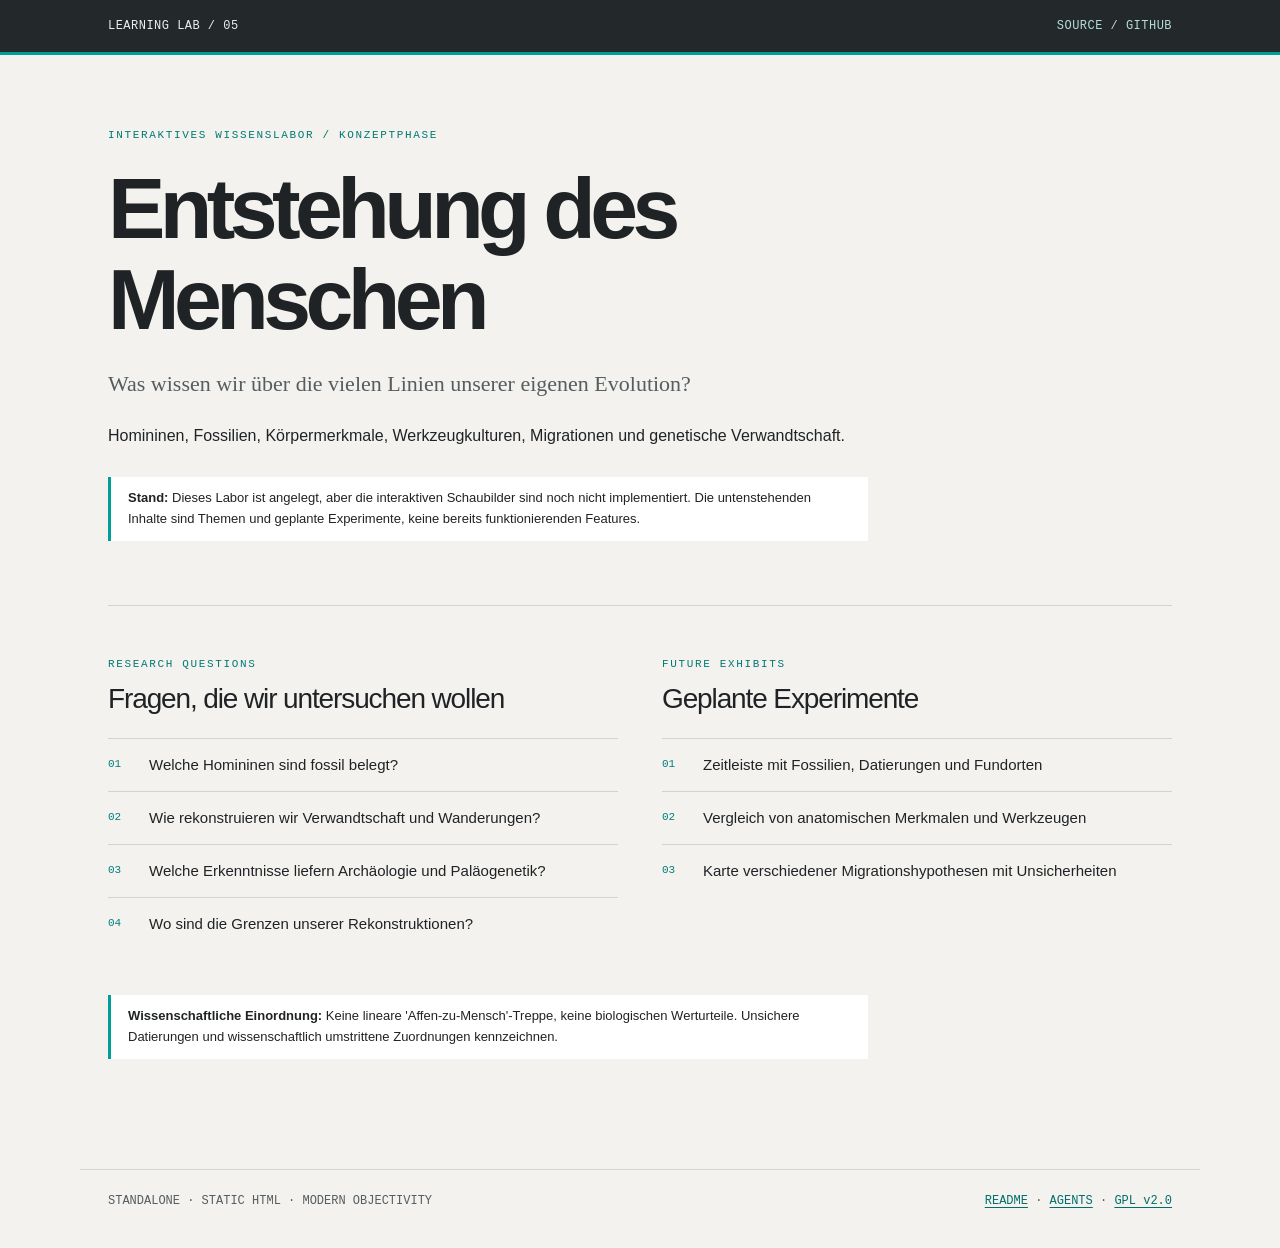
==== index.html @ 71ced29c "docs: initialize lab-human-origins with index.html" ====
<!doctype html>
<html lang="de">
<head>
<meta charset="utf-8">
<meta name="viewport" content="width=device-width, initial-scale=1">
<meta name="description" content="Was wissen wir über die vielen Linien unserer eigenen Evolution?">
<title>Entstehung des Menschen · Learning Lab 05</title>
<style>
:root{color-scheme:light;--paper:#f3f2ef;--ink:#202325;--graphite:#23292b;--signal:#009e98;--edge:#d4d4cf;--muted:#555d60}
*{box-sizing:border-box}html{scroll-behavior:smooth}body{margin:0;background:var(--paper);color:var(--ink);font:16px/1.6 "Liberation Sans",Arial,sans-serif}
a{color:inherit;text-underline-offset:3px}:focus-visible{outline:3px solid var(--signal);outline-offset:4px}
header{background:var(--graphite);color:#e9f0ec;border-bottom:3px solid var(--signal)}.top{max-width:1120px;margin:auto;padding:19px 28px;display:flex;justify-content:space-between;gap:20px;align-items:center;font:12px "Liberation Mono",monospace;letter-spacing:.04em}.top a{color:#b5ddd6;text-decoration:none}.top a:hover{text-decoration:underline}
main{max-width:1120px;margin:auto;padding:74px 28px 110px}.eyebrow{font:11px "Liberation Mono",monospace;letter-spacing:.15em;text-transform:uppercase;color:#007973}.hero{padding-bottom:64px;border-bottom:1px solid var(--edge)}h1{font-size:clamp(42px,7vw,86px);font-weight:400;letter-spacing:-.065em;line-height:1.06;max-width:860px;margin:22px 0}h1 strong{font-weight:700}.lead{max-width:800px;font:22px/1.55 "Liberation Serif",Georgia,serif;color:var(--muted)}.note{margin-top:28px;border-left:3px solid var(--signal);padding:11px 17px;background:#fff;font-size:13px;max-width:760px}
.grid{display:grid;grid-template-columns:1fr 1fr;gap:44px;padding-top:52px}.panel{min-width:0}h2{font-size:28px;font-weight:400;line-height:1.2;letter-spacing:-.04em;margin:12px 0 23px}ul{padding:0;list-style:none;margin:0}li{display:flex;gap:16px;padding:14px 0;border-top:1px solid var(--edge);font-size:15px}.index{font:11px "Liberation Mono",monospace;color:#007e79;padding-top:5px;min-width:25px}
footer{max-width:1120px;margin:auto;border-top:1px solid var(--edge);padding:24px 28px 40px;display:flex;justify-content:space-between;gap:14px;flex-wrap:wrap;font:12px "Liberation Mono",monospace;color:var(--muted)}footer a{color:#006f6b}
@media(max-width:720px){main{padding:52px 20px 70px}.grid{grid-template-columns:1fr;gap:42px}.top,footer{padding-left:20px;padding-right:20px}.lead{font-size:19px}}
@media(prefers-reduced-motion:reduce){html{scroll-behavior:auto}}
</style>
</head>
<body>
<header><div class="top"><span>LEARNING LAB / 05</span><a href="https://github.com/philippklinz/lab-human-origins">SOURCE / GITHUB</a></div></header>
<main>
<section class="hero"><div class="eyebrow">INTERAKTIVES WISSENSLABOR / KONZEPTPHASE</div>
<h1><strong>Entstehung des Menschen</strong></h1>
<p class="lead">Was wissen wir über die vielen Linien unserer eigenen Evolution?</p>
<p>Homininen, Fossilien, Körpermerkmale, Werkzeugkulturen, Migrationen und genetische Verwandtschaft.</p>
<div class="note"><strong>Stand:</strong> Dieses Labor ist angelegt, aber die interaktiven Schaubilder sind noch nicht implementiert. Die untenstehenden Inhalte sind Themen und geplante Experimente, keine bereits funktionierenden Features.</div>
</section>
<div class="grid">
<section class="panel"><div class="eyebrow">RESEARCH QUESTIONS</div><h2>Fragen, die wir untersuchen wollen</h2><ul><li><span class="index">01</span><span>Welche Homininen sind fossil belegt?</span></li>
<li><span class="index">02</span><span>Wie rekonstruieren wir Verwandtschaft und Wanderungen?</span></li>
<li><span class="index">03</span><span>Welche Erkenntnisse liefern Archäologie und Paläogenetik?</span></li>
<li><span class="index">04</span><span>Wo sind die Grenzen unserer Rekonstruktionen?</span></li></ul></section>
<section class="panel"><div class="eyebrow">FUTURE EXHIBITS</div><h2>Geplante Experimente</h2><ul><li><span class="index">01</span><span>Zeitleiste mit Fossilien, Datierungen und Fundorten</span></li>
<li><span class="index">02</span><span>Vergleich von anatomischen Merkmalen und Werkzeugen</span></li>
<li><span class="index">03</span><span>Karte verschiedener Migrationshypothesen mit Unsicherheiten</span></li></ul></section>
</div>
<section class="note" style="margin-top:45px"><strong>Wissenschaftliche Einordnung:</strong> Keine lineare 'Affen-zu-Mensch'-Treppe, keine biologischen Werturteile. Unsichere Datierungen und wissenschaftlich umstrittene Zuordnungen kennzeichnen.</section>
</main>
<footer><span>STANDALONE · STATIC HTML · MODERN OBJECTIVITY</span><span><a href="README.md">README</a> · <a href="AGENTS.md">AGENTS</a> · <a href="LICENSE">GPL v2.0</a></span></footer>
</body>
</html>
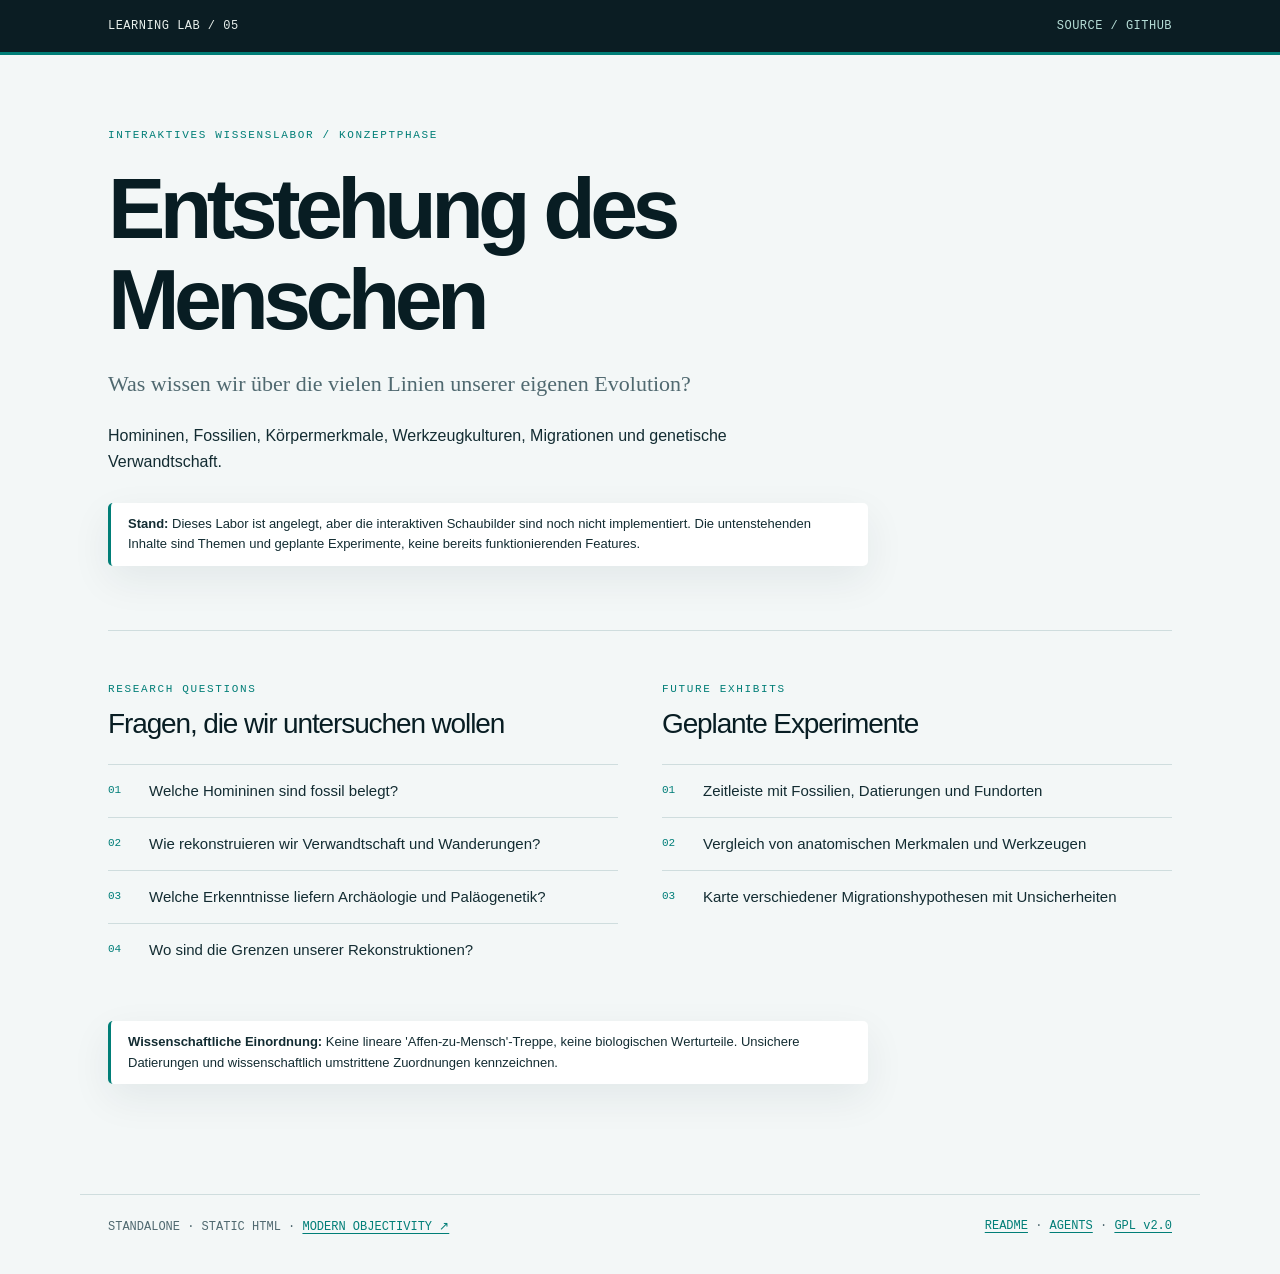
==== commit eed72540: "style: adopt published Modern Objectivity kit in human origins lab" ====
--- a/index.html
+++ b/index.html
@@ -5,8 +5,9 @@
 <meta name="viewport" content="width=device-width, initial-scale=1">
 <meta name="description" content="Was wissen wir über die vielen Linien unserer eigenen Evolution?">
 <title>Entstehung des Menschen · Learning Lab 05</title>
+<link rel="stylesheet" href="modern-objectivity.css">
 <style>
-:root{color-scheme:light;--paper:#f3f2ef;--ink:#202325;--graphite:#23292b;--signal:#009e98;--edge:#d4d4cf;--muted:#555d60}
+:root{color-scheme:light;--paper:var(--mo-bg);--ink:var(--mo-text);--graphite:var(--mo-rail);--signal:var(--mo-accent);--edge:var(--mo-border);--muted:var(--mo-muted)}
 *{box-sizing:border-box}html{scroll-behavior:smooth}body{margin:0;background:var(--paper);color:var(--ink);font:16px/1.6 "Liberation Sans",Arial,sans-serif}
 a{color:inherit;text-underline-offset:3px}:focus-visible{outline:3px solid var(--signal);outline-offset:4px}
 header{background:var(--graphite);color:#e9f0ec;border-bottom:3px solid var(--signal)}.top{max-width:1120px;margin:auto;padding:19px 28px;display:flex;justify-content:space-between;gap:20px;align-items:center;font:12px "Liberation Mono",monospace;letter-spacing:.04em}.top a{color:#b5ddd6;text-decoration:none}.top a:hover{text-decoration:underline}
@@ -15,6 +16,12 @@
 footer{max-width:1120px;margin:auto;border-top:1px solid var(--edge);padding:24px 28px 40px;display:flex;justify-content:space-between;gap:14px;flex-wrap:wrap;font:12px "Liberation Mono",monospace;color:var(--muted)}footer a{color:#006f6b}
 @media(max-width:720px){main{padding:52px 20px 70px}.grid{grid-template-columns:1fr;gap:42px}.top,footer{padding-left:20px;padding-right:20px}.lead{font-size:19px}}
 @media(prefers-reduced-motion:reduce){html{scroll-behavior:auto}}
+
+/* Modern Objectivity reference v0.1: stage-specific adjustments. */
+:focus-visible{outline:3px solid var(--mo-focus)!important}
+.note{border-radius:var(--mo-radius-sm);box-shadow:var(--mo-shadow)}
+.eyebrow{color:var(--mo-accent)}
+footer a{color:var(--mo-accent)}
 </style>
 </head>
 <body>
@@ -37,6 +44,6 @@
 </div>
 <section class="note" style="margin-top:45px"><strong>Wissenschaftliche Einordnung:</strong> Keine lineare 'Affen-zu-Mensch'-Treppe, keine biologischen Werturteile. Unsichere Datierungen und wissenschaftlich umstrittene Zuordnungen kennzeichnen.</section>
 </main>
-<footer><span>STANDALONE · STATIC HTML · MODERN OBJECTIVITY</span><span><a href="README.md">README</a> · <a href="AGENTS.md">AGENTS</a> · <a href="LICENSE">GPL v2.0</a></span></footer>
+<footer><span>STANDALONE · STATIC HTML · <a href="https://philippklinz.github.io/modern-objectivity-style/">MODERN OBJECTIVITY ↗</a></span><span><a href="README.md">README</a> · <a href="AGENTS.md">AGENTS</a> · <a href="LICENSE">GPL v2.0</a></span></footer>
 </body>
 </html>
--- a/modern-objectivity.css
+++ b/modern-objectivity.css
@@ -0,0 +1,272 @@
+/*
+Modern Objectivity — Laboratory Style Kit v0.1
+GPL-2.0-only • practical reference implementation, not a universal brand.
+Semantic tokens are intentionally overridable for each laboratory stage.
+*/
+:root {
+  color-scheme: light;
+  --mo-font: "Liberation Sans", "DejaVu Sans", Arial, sans-serif;
+  --mo-mono: "Liberation Mono", "DejaVu Sans Mono", Consolas, monospace;
+  --mo-serif: "Liberation Serif", Georgia, serif;
+  --mo-bg: #f3f7f7;
+  --mo-surface: #ffffff;
+  --mo-surface-2: #edf3f3;
+  --mo-surface-3: #e3eded;
+  --mo-text: #132c32;
+  --mo-text-strong: #081d23;
+  --mo-muted: #506970;
+  --mo-border: #cfddde;
+  --mo-border-strong: #afc3c6;
+  --mo-accent: #007e77;
+  --mo-accent-active: #00625f;
+  --mo-accent-light: #d9f5ef;
+  --mo-accent-glow: #13d4b8;
+  --mo-focus: #0b9fbe;
+  --mo-danger: #b83d42;
+  --mo-danger-bg: #fff0f0;
+  --mo-warning: #986213;
+  --mo-warning-bg: #fff4dd;
+  --mo-ok: #147b58;
+  --mo-ok-bg: #e1f6eb;
+  --mo-info: #285f9c;
+  --mo-info-bg: #e9f3fc;
+  --mo-rail: #0b1d23;
+  --mo-rail-text: #e0f2f2;
+  --mo-rail-muted: #94b0b5;
+  --mo-shadow: 0 14px 40px rgba(12, 45, 50, .07);
+  --mo-radius: 9px;
+  --mo-radius-sm: 5px;
+  --mo-space-1: 4px;
+  --mo-space-2: 8px;
+  --mo-space-3: 12px;
+  --mo-space-4: 16px;
+  --mo-space-5: 20px;
+  --mo-space-6: 24px;
+  --mo-space-8: 32px;
+  --mo-space-10: 40px;
+  --mo-space-12: 48px;
+  --mo-page-width: 1280px;
+}
+[data-theme="dark"] {
+  color-scheme: dark;
+  --mo-bg: #08191e;
+  --mo-surface: #10272d;
+  --mo-surface-2: #162f35;
+  --mo-surface-3: #1e3a42;
+  --mo-text: #d7e8e9;
+  --mo-text-strong: #f4fbfa;
+  --mo-muted: #a2bac0;
+  --mo-border: #2a4a52;
+  --mo-border-strong: #41616b;
+  --mo-accent: #49d9c6;
+  --mo-accent-active: #82eee0;
+  --mo-accent-light: #16443f;
+  --mo-accent-glow: #5ef6dd;
+  --mo-focus: #81d8ff;
+  --mo-danger: #ff949b;
+  --mo-danger-bg: #3c252a;
+  --mo-warning: #f5ca75;
+  --mo-warning-bg: #3c321f;
+  --mo-ok: #7ee6b8;
+  --mo-ok-bg: #173d34;
+  --mo-info: #9ccaff;
+  --mo-info-bg: #20354d;
+  --mo-shadow: 0 16px 44px rgba(0, 0, 0, .18);
+}
+*, *::before, *::after { box-sizing: border-box; }
+html { scroll-behavior: smooth; scroll-padding-top: 24px; }
+body { margin: 0; background: var(--mo-bg); color: var(--mo-text); font: 400 15px/1.62 var(--mo-font); -webkit-font-smoothing: antialiased; }
+button, input, textarea, select { font: inherit; }
+button { cursor: pointer; }
+a { color: var(--mo-accent); text-underline-offset: 3px; }
+a:hover { color: var(--mo-accent-active); }
+:focus-visible { outline: 3px solid var(--mo-focus) !important; outline-offset: 3px; }
+::selection { background: var(--mo-accent); color: #fff; }
+h1,h2,h3,h4,p,figure { margin-top: 0; }
+h1,h2,h3,h4 { color: var(--mo-text-strong); line-height: 1.18; letter-spacing: -.028em; }
+h1 { font-size: clamp(2.4rem, 5vw, 4.8rem); font-weight: 650; }
+h2 { font-size: clamp(1.6rem, 2.5vw, 2.6rem); font-weight: 650; }
+h3 { font-size: 1.12rem; letter-spacing: -.015em; }
+p { max-width: 75ch; }
+small, .mo-small { font-size: .81rem; }
+.mo-mono, code, pre, kbd { font-family: var(--mo-mono); font-variant-numeric: tabular-nums; }
+code { font-size: .89em; }
+.mo-tabular { font-variant-numeric: tabular-nums; font-feature-settings: "tnum"; }
+.mo-muted { color: var(--mo-muted); }
+.mo-eyebrow, .mo-kicker { display:block; font: 700 11px/1.5 var(--mo-mono); text-transform: uppercase; letter-spacing: .13em; color: var(--mo-accent); }
+.mo-kicker { margin-bottom: 12px; }
+.mo-lead { font-size: clamp(1.05rem, 1.6vw, 1.3rem); line-height: 1.65; color: var(--mo-muted); max-width: 69ch; }
+.mo-strong { font-weight: 700; }
+.mo-rule { border: 0; border-top: 1px solid var(--mo-border); margin: 28px 0; }
+.mo-sr-only { position: absolute!important; width:1px!important; height:1px!important; overflow:hidden!important; clip:rect(0,0,0,0)!important; white-space:nowrap!important; }
+
+/* Shell / page */
+.mo-shell { display:grid; grid-template-columns: 254px minmax(0,1fr); min-height:100vh; }
+.mo-sidebar { background: var(--mo-rail); color: var(--mo-rail-text); padding: 28px 18px; min-width:0; position:sticky; top:0; height:100vh; overflow-y:auto; display:flex; flex-direction:column; gap:28px; }
+.mo-brand { display:flex; align-items:center; gap:12px; text-decoration:none; color:var(--mo-rail-text); line-height:1.2; font-weight:700; letter-spacing:.01em; font-size:14px; }
+.mo-brand:hover { color:var(--mo-rail-text); }
+.mo-brand-mark { width:35px; height:35px; flex:none; display:grid; place-items:center; color:#71eedb; background:linear-gradient(135deg,#123f40,#0b232a); border:1px solid #39746f; border-radius:8px; font:700 18px var(--mo-mono); }
+.mo-brand small { display:block; margin-top:3px; color:var(--mo-rail-muted); font:400 10px var(--mo-mono); letter-spacing:.08em; text-transform:uppercase; }
+.mo-nav-group { margin-bottom:17px; }
+.mo-nav-title { font:700 10px/1.5 var(--mo-mono); color:#7ca5a8; text-transform:uppercase; letter-spacing:.15em; padding:0 12px; margin-bottom:7px; }
+.mo-nav { display:grid; gap:3px; }
+.mo-nav a { display:flex; align-items:center; justify-content:space-between; gap:8px; padding:9px 12px; border-radius:6px; color:var(--mo-rail-muted); text-decoration:none; font-size:13px; transition:background .15s,color .15s; }
+.mo-nav a:hover,.mo-nav a[aria-current="page"],.mo-nav a.is-active { color:#f0ffff; background:#18363c; }
+.mo-nav a[aria-current="page"]::after,.mo-nav a.is-active::after { content:""; width:5px; height:5px; border-radius:50%; background:#5ae6ce; }
+.mo-sidebar-foot { margin-top:auto; padding:15px 12px 0; border-top:1px solid #2d4b50; color:var(--mo-rail-muted); font:11px/1.6 var(--mo-mono); }
+.mo-main { min-width:0; }
+.mo-topbar { display:flex; justify-content:space-between; align-items:center; gap:16px; min-height:68px; border-bottom:1px solid var(--mo-border); padding:14px clamp(22px,4vw,56px); background:var(--mo-surface); }
+.mo-topbar-path { font:12px var(--mo-mono); color:var(--mo-muted); word-break:break-word; }
+.mo-topbar-path strong { color:var(--mo-text-strong); font-weight:700; }
+.mo-topbar-actions { display:flex; gap:9px; align-items:center; flex-wrap:wrap; }
+.mo-content { width:min(100%, var(--mo-page-width)); margin:0 auto; padding:38px clamp(20px,4vw,56px) 90px; }
+.mo-section { padding-top:46px; padding-bottom:46px; border-bottom:1px solid var(--mo-border); }
+.mo-section-head { display:flex; justify-content:space-between; align-items:end; gap:22px; margin-bottom:25px; }
+.mo-section-head h2 { margin:0 0 7px; }
+.mo-section-head p { margin:0; color:var(--mo-muted); }
+.mo-hero { position:relative; isolation:isolate; overflow:hidden; background:#0b2229; border-radius:14px; padding:clamp(30px,6vw,74px); color:#e5f6f4; min-height:385px; display:flex; flex-direction:column; justify-content:center; margin-bottom:12px; }
+.mo-hero::before { content:""; position:absolute; inset:0; z-index:-2; background-image:linear-gradient(rgba(111,199,192,.06) 1px,transparent 1px),linear-gradient(90deg,rgba(111,199,192,.06) 1px,transparent 1px); background-size:32px 32px; mask-image:linear-gradient(to left,black,transparent 80%); }
+.mo-hero::after { content:""; position:absolute; right:-110px; top:-125px; width:490px; aspect-ratio:1; z-index:-1; background:radial-gradient(circle at 45% 45%,transparent 18%,rgba(48,235,199,.46) 18.3%,transparent 18.8%,transparent 31%,rgba(48,235,199,.24) 31.3%,transparent 31.8%,transparent 49%,rgba(48,235,199,.14) 49.3%,transparent 49.8%); transform:rotate(-18deg); }
+.mo-hero h1 { color:#fff; max-width:720px; margin:18px 0 18px; letter-spacing:-.055em; }
+.mo-hero p { color:#b1d3d5; font-size:18px; max-width:590px; }
+.mo-hero .mo-eyebrow { color:#64e8d1; }
+.mo-hero-actions { display:flex; gap:10px; flex-wrap:wrap; margin-top:17px; }
+
+/* Layout */
+.mo-grid { display:grid; gap:16px; }
+.mo-grid-2 { grid-template-columns:repeat(2,minmax(0,1fr)); }
+.mo-grid-3 { grid-template-columns:repeat(3,minmax(0,1fr)); }
+.mo-grid-4 { grid-template-columns:repeat(4,minmax(0,1fr)); }
+.mo-flex { display:flex; align-items:center; gap:12px; }
+.mo-between { display:flex; align-items:center; justify-content:space-between; gap:12px; }
+.mo-wrap { flex-wrap:wrap; }
+.mo-stack { display:grid; gap:14px; }
+.mo-panel, .mo-card { background:var(--mo-surface); border:1px solid var(--mo-border); border-radius:var(--mo-radius); }
+.mo-panel { padding:24px; }
+.mo-card { padding:22px; box-shadow:var(--mo-shadow); }
+.mo-card-head { display:flex; justify-content:space-between; align-items:center; gap:12px; margin-bottom:15px; }
+.mo-card-head h3 { margin:0; }
+.mo-stat { display:flex; flex-direction:column; gap:5px; min-width:0; }
+.mo-stat-value { font:650 clamp(1.6rem,2.6vw,2.4rem)/1.13 var(--mo-mono); color:var(--mo-text-strong); letter-spacing:-.055em; }
+.mo-stat-label { font-size:12px; color:var(--mo-muted); }
+.mo-stat-foot { font:11px var(--mo-mono); color:var(--mo-accent); margin-top:8px; }
+
+/* Controls */
+.mo-btn { display:inline-flex; align-items:center; justify-content:center; gap:8px; appearance:none; padding:10px 15px; min-height:39px; color:var(--mo-text); background:var(--mo-surface); border:1px solid var(--mo-border-strong); border-radius:var(--mo-radius-sm); font:700 12px/1.3 var(--mo-font); text-decoration:none; transition:background .13s,border-color .13s,transform .13s; white-space:nowrap; }
+.mo-btn:hover { background:var(--mo-surface-2); color:var(--mo-text-strong); border-color:var(--mo-accent); }
+.mo-btn:active { transform:translateY(1px); }
+.mo-btn:disabled { opacity:.48; cursor:not-allowed; transform:none; }
+.mo-btn-primary { color:#fff; background:#007e77; border-color:#007e77; }
+.mo-btn-primary:hover { color:#fff; background:#00635e; border-color:#00635e; }
+.mo-btn-quiet { background:transparent; border-color:transparent; }
+.mo-btn-quiet:hover { background:var(--mo-surface-2); }
+.mo-btn-danger { color:var(--mo-danger); border-color:var(--mo-danger); }
+.mo-btn-sm { min-height:32px; padding:7px 11px; font-size:11px; }
+.mo-btn-lg { min-height:47px; padding:12px 21px; }
+.mo-btn-on-dark { background:#1a494a; color:#e9fffc; border-color:#3d817b; }
+.mo-btn-on-dark:hover { background:#23605f; border-color:#69d7ca; color:#fff; }
+.mo-field { display:grid; gap:7px; min-width:0; }
+.mo-field-label { font-size:12px; font-weight:700; color:var(--mo-text-strong); }
+.mo-field-help { font-size:11px; color:var(--mo-muted); }
+.mo-input,.mo-select,.mo-textarea { width:100%; min-height:41px; border:1px solid var(--mo-border-strong); border-radius:var(--mo-radius-sm); background:var(--mo-surface); color:var(--mo-text-strong); padding:9px 11px; outline:none; }
+.mo-input::placeholder,.mo-textarea::placeholder { color:var(--mo-muted); opacity:.85; }
+.mo-input:focus,.mo-select:focus,.mo-textarea:focus { border-color:var(--mo-accent); box-shadow:0 0 0 3px var(--mo-accent-light); }
+.mo-input:disabled,.mo-select:disabled { opacity:.55; }
+.mo-input[aria-invalid="true"] { border-color:var(--mo-danger); }
+.mo-textarea { min-height:106px; resize:vertical; }
+.mo-check { display:inline-flex; align-items:center; gap:9px; color:var(--mo-text); font-size:13px; cursor:pointer; }
+.mo-check input { accent-color:var(--mo-accent); width:17px; height:17px; }
+.mo-range { width:100%; accent-color:var(--mo-accent); cursor:pointer; }
+.mo-switch { display:inline-flex; align-items:center; gap:10px; font-size:12px; cursor:pointer; }
+.mo-switch input { appearance:none; width:38px; height:22px; border-radius:30px; border:1px solid var(--mo-border-strong); background:var(--mo-surface-3); position:relative; transition:background .15s; }
+.mo-switch input::after { content:""; width:16px; height:16px; top:2px; left:2px; border-radius:50%; position:absolute; background:var(--mo-muted); transition:transform .15s, background .15s; }
+.mo-switch input:checked { background:var(--mo-accent); border-color:var(--mo-accent); }
+.mo-switch input:checked::after { transform:translateX(16px); background:#fff; }
+.mo-switch input:focus-visible { outline:3px solid var(--mo-focus); outline-offset:2px; }
+
+/* Status, notes, progress */
+.mo-badge { display:inline-flex; gap:7px; align-items:center; min-height:23px; padding:2px 8px; font:700 10px/1.4 var(--mo-mono); text-transform:uppercase; letter-spacing:.045em; border:1px solid var(--mo-border); border-radius:4px; color:var(--mo-muted); background:var(--mo-surface-2); }
+.mo-badge::before { content:""; width:6px; height:6px; border-radius:50%; background:currentColor; }
+.mo-badge-success { color:var(--mo-ok); border-color:color-mix(in srgb,var(--mo-ok) 25%,var(--mo-border)); background:var(--mo-ok-bg); }
+.mo-badge-warning { color:var(--mo-warning); border-color:color-mix(in srgb,var(--mo-warning) 25%,var(--mo-border)); background:var(--mo-warning-bg); }
+.mo-badge-danger { color:var(--mo-danger); border-color:color-mix(in srgb,var(--mo-danger) 25%,var(--mo-border)); background:var(--mo-danger-bg); }
+.mo-badge-info { color:var(--mo-info); border-color:color-mix(in srgb,var(--mo-info) 25%,var(--mo-border)); background:var(--mo-info-bg); }
+.mo-note { display:flex; align-items:flex-start; gap:13px; padding:14px 16px; border-left:3px solid var(--mo-accent); background:var(--mo-accent-light); color:var(--mo-text); border-radius:0 var(--mo-radius-sm) var(--mo-radius-sm) 0; font-size:13px; }
+.mo-note-warning { border-color:var(--mo-warning); background:var(--mo-warning-bg); }
+.mo-note-danger { border-color:var(--mo-danger); background:var(--mo-danger-bg); }
+.mo-progress { height:6px; width:100%; overflow:hidden; border-radius:10px; background:var(--mo-surface-3); }
+.mo-progress > span { display:block; height:100%; border-radius:10px; background:var(--mo-accent); transition:width .25s ease; }
+.mo-meter { display:grid; gap:8px; }
+.mo-meter-label { display:flex; justify-content:space-between; font:11px var(--mo-mono); gap:8px; color:var(--mo-muted); }
+.mo-meter-label strong { color:var(--mo-text-strong); }
+
+/* Tabs */
+.mo-tabs { display:flex; gap:4px; flex-wrap:wrap; border-bottom:1px solid var(--mo-border); margin-bottom:19px; }
+.mo-tab { appearance:none; background:transparent; border:0; border-bottom:2px solid transparent; color:var(--mo-muted); padding:10px 15px 12px; margin-bottom:-1px; font:700 12px var(--mo-font); }
+.mo-tab[aria-selected="true"] { color:var(--mo-accent); border-bottom-color:var(--mo-accent); }
+.mo-tab:hover { color:var(--mo-text-strong); background:var(--mo-surface-2); }
+[role="tabpanel"][hidden] { display:none!important; }
+
+/* Tables and data */
+.mo-table-wrap { width:100%; overflow-x:auto; border:1px solid var(--mo-border); border-radius:var(--mo-radius); background:var(--mo-surface); }
+.mo-table { border-collapse:collapse; width:100%; min-width:550px; font-size:12px; font-variant-numeric:tabular-nums; }
+.mo-table th { text-align:left; font:700 10px/1.4 var(--mo-mono); color:var(--mo-muted); text-transform:uppercase; letter-spacing:.06em; background:var(--mo-surface-2); padding:13px 15px; border-bottom:1px solid var(--mo-border); white-space:nowrap; }
+.mo-table td { padding:13px 15px; border-bottom:1px solid var(--mo-border); vertical-align:middle; color:var(--mo-text); }
+.mo-table tbody tr:last-child td { border-bottom:0; }
+.mo-table tbody tr:hover { background:var(--mo-surface-2); }
+.mo-table td.mo-num, .mo-table th.mo-num { text-align:right; font-family:var(--mo-mono); }
+.mo-table td strong { color:var(--mo-text-strong); }
+.mo-table-muted { color:var(--mo-muted); }
+.mo-positive { color:var(--mo-ok); }
+.mo-negative { color:var(--mo-danger); }
+
+/* Visual media */
+.mo-chart { position:relative; min-height:180px; width:100%; border:1px solid var(--mo-border); border-radius:var(--mo-radius); overflow:hidden; background:var(--mo-surface); }
+.mo-chart svg { display:block; width:100%; height:auto; }
+.mo-chart-grid { stroke:var(--mo-border); stroke-width:1; }
+.mo-chart-line { stroke:var(--mo-accent); stroke-width:2.4; fill:none; vector-effect:non-scaling-stroke; }
+.mo-chart-area { fill:var(--mo-accent); fill-opacity:.10; }
+.mo-chart-label { fill:var(--mo-muted); font:10px var(--mo-mono); }
+.mo-code { border:1px solid var(--mo-border); background:var(--mo-surface-2); border-radius:var(--mo-radius); overflow:auto; padding:20px; font:12px/1.7 var(--mo-mono); color:var(--mo-text); white-space:pre; tab-size:2; }
+.mo-swatch { overflow:hidden; border:1px solid var(--mo-border); border-radius:var(--mo-radius); background:var(--mo-surface); }
+.mo-swatch-fill { height:81px; }
+.mo-swatch-caption { padding:11px 12px; display:grid; gap:3px; }
+.mo-swatch-caption strong { font-size:12px; }
+.mo-swatch-caption code { font-size:11px; color:var(--mo-muted); }
+.mo-steps { list-style:none; padding:0; margin:0; display:grid; gap:9px; }
+.mo-steps li { display:flex; align-items:flex-start; gap:14px; font-size:13px; }
+.mo-steps li span:first-child { width:30px; height:30px; background:var(--mo-accent-light); color:var(--mo-accent); font:700 11px var(--mo-mono); display:grid; place-items:center; border-radius:5px; flex:none; }
+.mo-toast { position:fixed; z-index:100; right:25px; bottom:25px; border:1px solid var(--mo-border-strong); border-left:4px solid var(--mo-accent); border-radius:6px; background:var(--mo-surface); color:var(--mo-text-strong); box-shadow:var(--mo-shadow); padding:15px 19px; max-width:min(360px,calc(100vw - 30px)); font-size:13px; }
+.mo-toast[hidden] { display:none; }
+.mo-placeholder { border:1px dashed var(--mo-border-strong); border-radius:var(--mo-radius); padding:25px; text-align:center; color:var(--mo-muted); }
+.mo-tag { font:700 10px var(--mo-mono); padding:4px 7px; border-radius:4px; background:var(--mo-surface-2); border:1px solid var(--mo-border); color:var(--mo-muted); }
+.mo-mark { color:var(--mo-accent); }
+
+/* Responsive */
+@media (max-width:1100px) { .mo-grid-4 {grid-template-columns:repeat(2,minmax(0,1fr))} }
+@media (max-width:900px) {
+  .mo-shell { display:block; }
+  .mo-sidebar { position:relative; height:auto; padding:14px 18px; gap:12px; }
+  .mo-sidebar nav { display:flex; gap:12px; overflow:auto; scrollbar-width:thin; }
+  .mo-nav-group { margin:0; flex:none; }
+  .mo-nav-title,.mo-sidebar-foot { display:none; }
+  .mo-nav { display:flex; }
+  .mo-nav a {white-space:nowrap; padding:7px 10px}
+  .mo-topbar {padding:14px 20px}
+  .mo-content {padding:24px 18px 70px}
+  .mo-section {padding:34px 0}
+}
+@media (max-width:640px) {
+  .mo-grid-2,.mo-grid-3,.mo-grid-4 {grid-template-columns:1fr}
+  .mo-section-head {display:block}
+  .mo-section-head > :last-child {margin-top:13px}
+  .mo-topbar {align-items:start;flex-wrap:wrap}
+  .mo-panel,.mo-card {padding:17px}
+  .mo-hero {min-height:360px; padding:28px 22px}
+  .mo-hero::after {right:-220px}
+  .mo-stat-value {font-size:2rem}
+}
+@media (prefers-reduced-motion:reduce) {
+  html {scroll-behavior:auto}
+  *,*::before,*::after { animation-duration:.01ms!important; animation-iteration-count:1!important; transition-duration:.01ms!important; }
+}
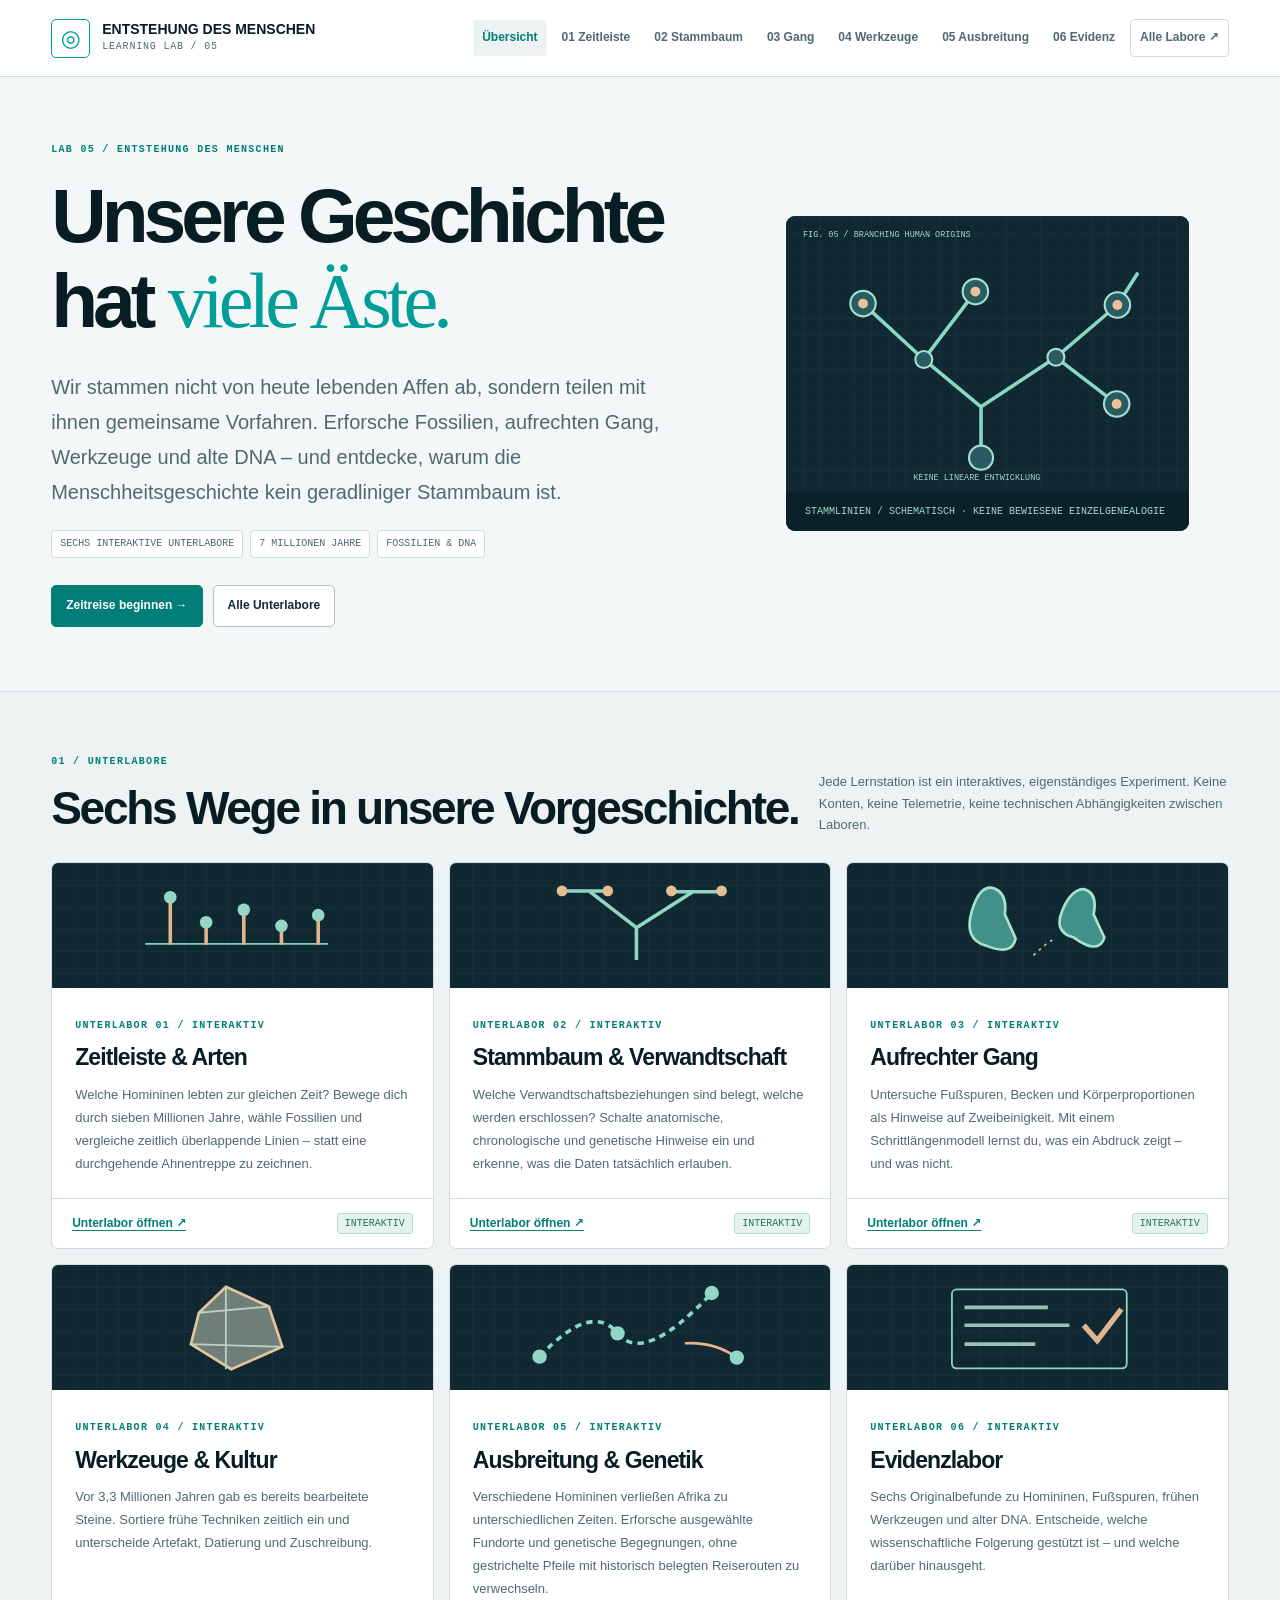
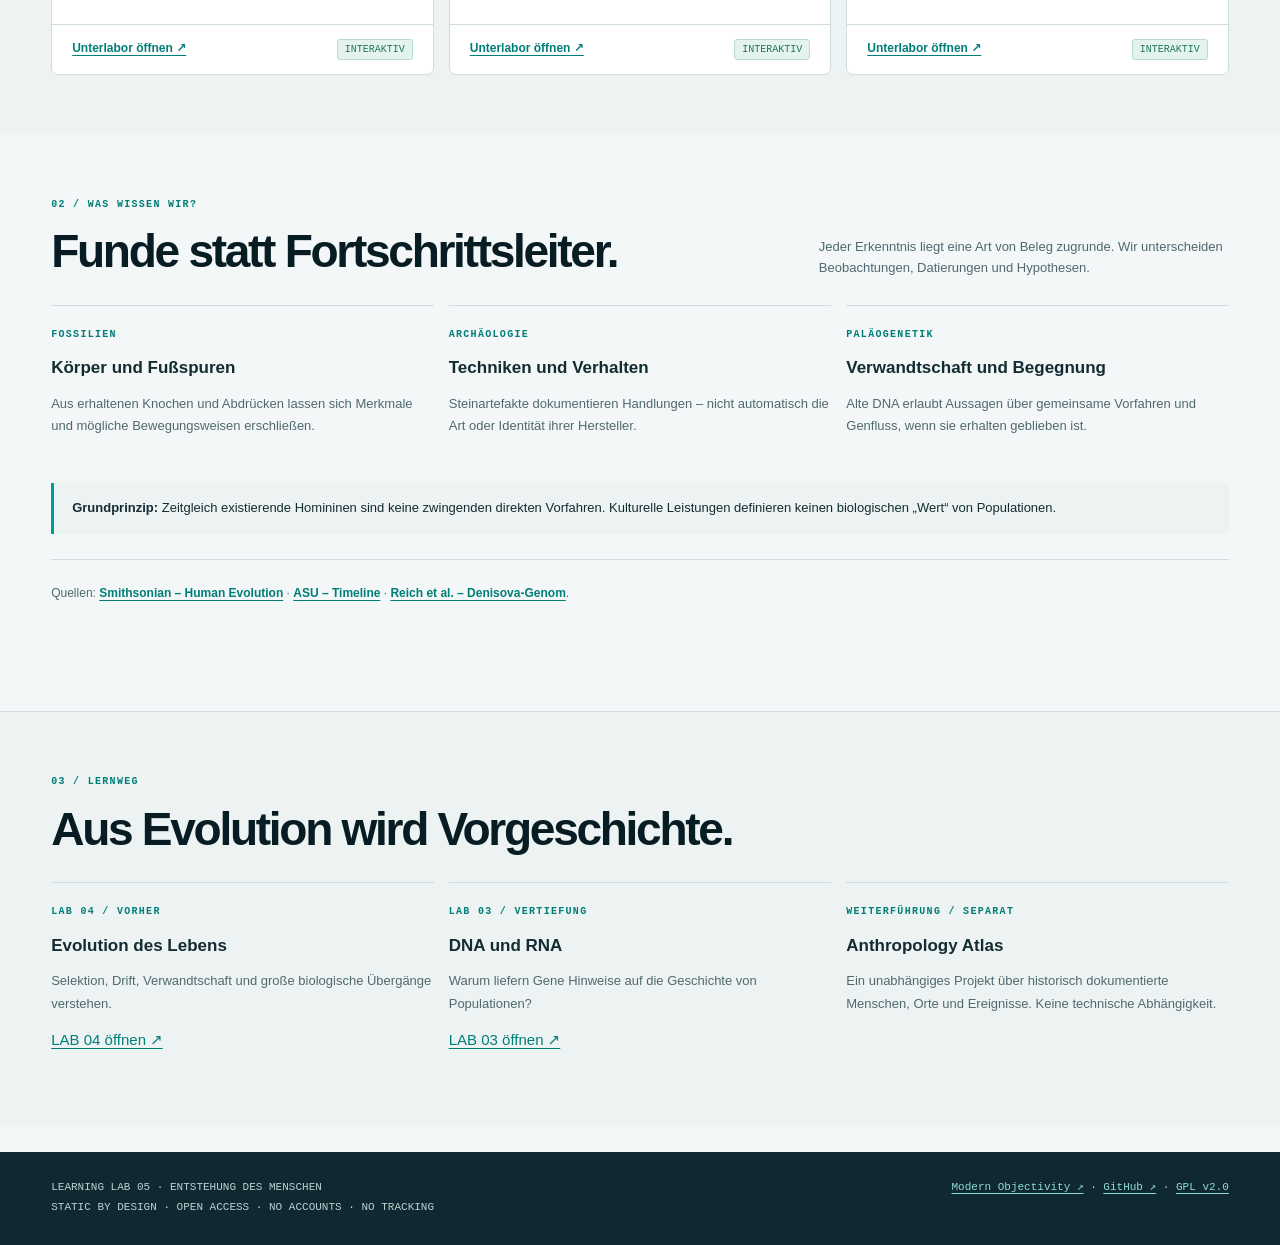
==== commit fcfe56bf: "feat: establish six interactive human origins learning stages and portal" ====
--- a/index.html
+++ b/index.html
@@ -1,49 +1,4 @@
-<!doctype html>
-<html lang="de">
-<head>
-<meta charset="utf-8">
-<meta name="viewport" content="width=device-width, initial-scale=1">
-<meta name="description" content="Was wissen wir über die vielen Linien unserer eigenen Evolution?">
-<title>Entstehung des Menschen · Learning Lab 05</title>
-<link rel="stylesheet" href="modern-objectivity.css">
-<style>
-:root{color-scheme:light;--paper:var(--mo-bg);--ink:var(--mo-text);--graphite:var(--mo-rail);--signal:var(--mo-accent);--edge:var(--mo-border);--muted:var(--mo-muted)}
-*{box-sizing:border-box}html{scroll-behavior:smooth}body{margin:0;background:var(--paper);color:var(--ink);font:16px/1.6 "Liberation Sans",Arial,sans-serif}
-a{color:inherit;text-underline-offset:3px}:focus-visible{outline:3px solid var(--signal);outline-offset:4px}
-header{background:var(--graphite);color:#e9f0ec;border-bottom:3px solid var(--signal)}.top{max-width:1120px;margin:auto;padding:19px 28px;display:flex;justify-content:space-between;gap:20px;align-items:center;font:12px "Liberation Mono",monospace;letter-spacing:.04em}.top a{color:#b5ddd6;text-decoration:none}.top a:hover{text-decoration:underline}
-main{max-width:1120px;margin:auto;padding:74px 28px 110px}.eyebrow{font:11px "Liberation Mono",monospace;letter-spacing:.15em;text-transform:uppercase;color:#007973}.hero{padding-bottom:64px;border-bottom:1px solid var(--edge)}h1{font-size:clamp(42px,7vw,86px);font-weight:400;letter-spacing:-.065em;line-height:1.06;max-width:860px;margin:22px 0}h1 strong{font-weight:700}.lead{max-width:800px;font:22px/1.55 "Liberation Serif",Georgia,serif;color:var(--muted)}.note{margin-top:28px;border-left:3px solid var(--signal);padding:11px 17px;background:#fff;font-size:13px;max-width:760px}
-.grid{display:grid;grid-template-columns:1fr 1fr;gap:44px;padding-top:52px}.panel{min-width:0}h2{font-size:28px;font-weight:400;line-height:1.2;letter-spacing:-.04em;margin:12px 0 23px}ul{padding:0;list-style:none;margin:0}li{display:flex;gap:16px;padding:14px 0;border-top:1px solid var(--edge);font-size:15px}.index{font:11px "Liberation Mono",monospace;color:#007e79;padding-top:5px;min-width:25px}
-footer{max-width:1120px;margin:auto;border-top:1px solid var(--edge);padding:24px 28px 40px;display:flex;justify-content:space-between;gap:14px;flex-wrap:wrap;font:12px "Liberation Mono",monospace;color:var(--muted)}footer a{color:#006f6b}
-@media(max-width:720px){main{padding:52px 20px 70px}.grid{grid-template-columns:1fr;gap:42px}.top,footer{padding-left:20px;padding-right:20px}.lead{font-size:19px}}
-@media(prefers-reduced-motion:reduce){html{scroll-behavior:auto}}
-
-/* Modern Objectivity reference v0.1: stage-specific adjustments. */
-:focus-visible{outline:3px solid var(--mo-focus)!important}
-.note{border-radius:var(--mo-radius-sm);box-shadow:var(--mo-shadow)}
-.eyebrow{color:var(--mo-accent)}
-footer a{color:var(--mo-accent)}
-</style>
-</head>
-<body>
-<header><div class="top"><span>LEARNING LAB / 05</span><a href="https://github.com/philippklinz/lab-human-origins">SOURCE / GITHUB</a></div></header>
-<main>
-<section class="hero"><div class="eyebrow">INTERAKTIVES WISSENSLABOR / KONZEPTPHASE</div>
-<h1><strong>Entstehung des Menschen</strong></h1>
-<p class="lead">Was wissen wir über die vielen Linien unserer eigenen Evolution?</p>
-<p>Homininen, Fossilien, Körpermerkmale, Werkzeugkulturen, Migrationen und genetische Verwandtschaft.</p>
-<div class="note"><strong>Stand:</strong> Dieses Labor ist angelegt, aber die interaktiven Schaubilder sind noch nicht implementiert. Die untenstehenden Inhalte sind Themen und geplante Experimente, keine bereits funktionierenden Features.</div>
-</section>
-<div class="grid">
-<section class="panel"><div class="eyebrow">RESEARCH QUESTIONS</div><h2>Fragen, die wir untersuchen wollen</h2><ul><li><span class="index">01</span><span>Welche Homininen sind fossil belegt?</span></li>
-<li><span class="index">02</span><span>Wie rekonstruieren wir Verwandtschaft und Wanderungen?</span></li>
-<li><span class="index">03</span><span>Welche Erkenntnisse liefern Archäologie und Paläogenetik?</span></li>
-<li><span class="index">04</span><span>Wo sind die Grenzen unserer Rekonstruktionen?</span></li></ul></section>
-<section class="panel"><div class="eyebrow">FUTURE EXHIBITS</div><h2>Geplante Experimente</h2><ul><li><span class="index">01</span><span>Zeitleiste mit Fossilien, Datierungen und Fundorten</span></li>
-<li><span class="index">02</span><span>Vergleich von anatomischen Merkmalen und Werkzeugen</span></li>
-<li><span class="index">03</span><span>Karte verschiedener Migrationshypothesen mit Unsicherheiten</span></li></ul></section>
-</div>
-<section class="note" style="margin-top:45px"><strong>Wissenschaftliche Einordnung:</strong> Keine lineare 'Affen-zu-Mensch'-Treppe, keine biologischen Werturteile. Unsichere Datierungen und wissenschaftlich umstrittene Zuordnungen kennzeichnen.</section>
-</main>
-<footer><span>STANDALONE · STATIC HTML · <a href="https://philippklinz.github.io/modern-objectivity-style/">MODERN OBJECTIVITY ↗</a></span><span><a href="README.md">README</a> · <a href="AGENTS.md">AGENTS</a> · <a href="LICENSE">GPL v2.0</a></span></footer>
-</body>
-</html>
+<!doctype html><html lang="de"><head><meta charset="utf-8"><meta name="viewport" content="width=device-width,initial-scale=1"><meta name="theme-color" content="#f3f7f7"><meta name="description" content="Sechs interaktive Unterlabore über Homininen, Fossilien, aufrechten Gang, Werkzeuge, Migration und die Evolution des Menschen"><title>Entstehung des Menschen – Learning Lab 05</title><link rel="stylesheet" href="modern-objectivity.css"><link rel="stylesheet" href="human.css"></head><body><a class="ho-skip" href="#main">Zum Inhalt springen</a><header class="ho-header"><div class="ho-wrap ho-header-inner"><a class="ho-brand" href="index.html"><span aria-hidden="true">◎</span><span><strong>ENTSTEHUNG DES MENSCHEN</strong><small>LEARNING LAB / 05</small></span></a><nav class="ho-nav" aria-label="Labor-Navigation"><a href="index.html" aria-current="page">Übersicht</a><a href="01_zeitleiste.html">01 Zeitleiste</a><a href="02_stammbaum.html">02 Stammbaum</a><a href="03_aufrechter_gang.html">03 Gang</a><a href="04_werkzeuge.html">04 Werkzeuge</a><a href="05_ausbreitung.html">05 Ausbreitung</a><a href="06_evidenz.html">06 Evidenz</a><a class="ho-home" href="https://philippklinz.github.io/learning-labs/">Alle Labore ↗</a></nav></div></header><main id="main"><div class="ho-wrap"><section class="ho-hero"><div><span class="ho-eye">LAB 05 / ENTSTEHUNG DES MENSCHEN</span><h1>Unsere Geschichte<br>hat <em>viele Äste.</em></h1><p>Wir stammen nicht von heute lebenden Affen ab, sondern teilen mit ihnen gemeinsame Vorfahren. Erforsche Fossilien, aufrechten Gang, Werkzeuge und alte DNA – und entdecke, warum die Menschheitsgeschichte kein geradliniger Stammbaum ist.</p><div class="ho-tags"><span>SECHS INTERAKTIVE UNTERLABORE</span><span>7 MILLIONEN JAHRE</span><span>FOSSILIEN & DNA</span></div><div class="ho-actions"><a class="ho-action primary" href="01_zeitleiste.html">Zeitreise beginnen →</a><a class="ho-action" href="#labore">Alle Unterlabore</a></div></div><figure class="ho-hero-graphic"><svg viewBox="0 0 570 390" aria-hidden="true"><rect width="570" height="390" fill="#102832"/><defs><pattern id="p" width="24" height="24" patternUnits="userSpaceOnUse"><path d="M24 0H0V24" stroke="#8fb8ae" stroke-opacity=".12" fill="none"/></pattern></defs><rect width="570" height="390" fill="url(#p)"/><path d="M276 342V270L195 203L109 124M195 203L268 107M276 270L382 200L469 126M382 200L468 266M469 126L497 82" fill="none" stroke="#88d8c2" stroke-width="5" stroke-linecap="round"/><g fill="#295c62" stroke="#a5dfd0" stroke-width="3"><circle cx="276" cy="342" r="17"/><circle cx="195" cy="203" r="12"/><circle cx="382" cy="200" r="12"/><circle cx="109" cy="124" r="18"/><circle cx="268" cy="107" r="18"/><circle cx="469" cy="126" r="18"/><circle cx="468" cy="266" r="18"/></g><g fill="#ecc099"><circle cx="109" cy="124" r="7"/><circle cx="268" cy="107" r="7"/><circle cx="469" cy="126" r="7"/><circle cx="468" cy="266" r="7"/></g><g font-family="monospace" font-size="12" fill="#a7d1c7"><text x="24" y="30">FIG. 05 / BRANCHING HUMAN ORIGINS</text><text x="270" y="374" text-anchor="middle">KEINE LINEARE ENTWICKLUNG</text></g></svg><figcaption>STAMMLINIEN / SCHEMATISCH · KEINE BEWIESENE EINZELGENEALOGIE</figcaption></figure></section></div>
+<section class="ho-section alt" id="labore"><div class="ho-wrap"><div class="ho-section-heading"><div><span class="ho-eye">01 / UNTERLABORE</span><h2>Sechs Wege in unsere Vorgeschichte.</h2></div><p>Jede Lernstation ist ein interaktives, eigenständiges Experiment. Keine Konten, keine Telemetrie, keine technischen Abhängigkeiten zwischen Laboren.</p></div><div class="ho-card-grid"><article class="ho-card"><div class="ho-card-art"><svg aria-hidden="true" viewBox="0 0 260 116" fill="none"><path d="M22 79H226" stroke="#7dd2c2" stroke-width="2"/><g stroke="#e0b68a" stroke-width="4"><path d="M50 27V80m40-25v25m42-39v39m42-21v21m41-33v33"/></g><g fill="#96d6c5"><circle cx="50" cy="27" r="7"/><circle cx="90" cy="55" r="7"/><circle cx="132" cy="41" r="7"/><circle cx="174" cy="59" r="7"/><circle cx="215" cy="47" r="7"/></g></svg></div><div class="ho-card-body"><span class="ho-eye">UNTERLABOR 01 / INTERAKTIV</span><h3>Zeitleiste & Arten</h3><p>Welche Homininen lebten zur gleichen Zeit? Bewege dich durch sieben Millionen Jahre, wähle Fossilien und vergleiche zeitlich überlappende Linien – statt eine durchgehende Ahnentreppe zu zeichnen.</p></div><div class="ho-card-foot"><a href="01_zeitleiste.html">Unterlabor öffnen ↗</a><span class="ho-tag">INTERAKTIV</span></div></article><article class="ho-card"><div class="ho-card-art"><svg aria-hidden="true" viewBox="0 0 260 116" fill="none"><path d="M126 97V61m0 0-53-41m53 41 63-40M73 20h-31m31 0h21m95 1h-23m23 0h32" stroke="#91d5c3" stroke-width="4" fill="none"/><g fill="#e5be91"><circle cx="43" cy="20" r="6"/><circle cx="94" cy="20" r="6"/><circle cx="165" cy="20" r="6"/><circle cx="221" cy="20" r="6"/></g></svg></div><div class="ho-card-body"><span class="ho-eye">UNTERLABOR 02 / INTERAKTIV</span><h3>Stammbaum & Verwandtschaft</h3><p>Welche Verwandtschaftsbeziehungen sind belegt, welche werden erschlossen? Schalte anatomische, chronologische und genetische Hinweise ein und erkenne, was die Daten tatsächlich erlauben.</p></div><div class="ho-card-foot"><a href="02_stammbaum.html">Unterlabor öffnen ↗</a><span class="ho-tag">INTERAKTIV</span></div></article><article class="ho-card"><div class="ho-card-art"><svg aria-hidden="true" viewBox="0 0 260 116" fill="none"><path d="M72 81q-25-7-16-38t25-26q15 6 12 29l12 27q-4 20-33 8Zm98-9q-23-6-13-30t24-24q16 4 11 28l12 26q-6 20-34 0Z" fill="#41908a" stroke="#a6e3cb" stroke-width="3"/><path d="M125 92q12-12 22-18" stroke="#dab48d" stroke-dasharray="3 5" stroke-width="2"/></svg></div><div class="ho-card-body"><span class="ho-eye">UNTERLABOR 03 / INTERAKTIV</span><h3>Aufrechter Gang</h3><p>Untersuche Fußspuren, Becken und Körperproportionen als Hinweise auf Zweibeinigkeit. Mit einem Schrittlängenmodell lernst du, was ein Abdruck zeigt – und was nicht.</p></div><div class="ho-card-foot"><a href="03_aufrechter_gang.html">Unterlabor öffnen ↗</a><span class="ho-tag">INTERAKTIV</span></div></article><article class="ho-card"><div class="ho-card-art"><svg aria-hidden="true" viewBox="0 0 260 116" fill="none"><path d="M112 12L160 34L175 79L118 104L73 76L82 41Z" fill="#6d7f78" stroke="#e3c49b" stroke-width="3"/><path d="M112 12L112 104M73 76l102 3M82 41l78-7" stroke="#bbd2c1" stroke-width="2" fill="none"/></svg></div><div class="ho-card-body"><span class="ho-eye">UNTERLABOR 04 / INTERAKTIV</span><h3>Werkzeuge & Kultur</h3><p>Vor 3,3 Millionen Jahren gab es bereits bearbeitete Steine. Sortiere frühe Techniken zeitlich ein und unterscheide Artefakt, Datierung und Zuschreibung.</p></div><div class="ho-card-foot"><a href="04_werkzeuge.html">Unterlabor öffnen ↗</a><span class="ho-tag">INTERAKTIV</span></div></article><article class="ho-card"><div class="ho-card-art"><svg aria-hidden="true" viewBox="0 0 260 116" fill="none"><path d="M18 90Q76 28 105 64T210 19" stroke="#86d8c5" stroke-width="4" stroke-dasharray="7 6" fill="none"/><path d="M180 75Q213 73 238 91" stroke="#e4b58d" stroke-width="3" fill="none"/><g fill="#91d7c8"><circle cx="18" cy="90" r="8"/><circle cx="105" cy="64" r="8"/><circle cx="210" cy="19" r="8"/><circle cx="238" cy="91" r="8"/></g></svg></div><div class="ho-card-body"><span class="ho-eye">UNTERLABOR 05 / INTERAKTIV</span><h3>Ausbreitung & Genetik</h3><p>Verschiedene Homininen verließen Afrika zu unterschiedlichen Zeiten. Erforsche ausgewählte Fundorte und genetische Begegnungen, ohne gestrichelte Pfeile mit historisch belegten Reiserouten zu verwechseln.</p></div><div class="ho-card-foot"><a href="05_ausbreitung.html">Unterlabor öffnen ↗</a><span class="ho-tag">INTERAKTIV</span></div></article><article class="ho-card"><div class="ho-card-art"><svg aria-hidden="true" viewBox="0 0 260 116" fill="none"><rect x="34" y="15" width="195" height="88" rx="5" fill="none" stroke="#91d2c3" stroke-width="2"/><path d="M48 35h93M48 55h117M48 76h79" stroke="#9bbfb7" stroke-width="4"/><path d="M181 55l15 17 27-35" stroke="#e0b58d" stroke-width="6" fill="none"/></svg></div><div class="ho-card-body"><span class="ho-eye">UNTERLABOR 06 / INTERAKTIV</span><h3>Evidenzlabor</h3><p>Sechs Originalbefunde zu Homininen, Fußspuren, frühen Werkzeugen und alter DNA. Entscheide, welche wissenschaftliche Folgerung gestützt ist – und welche darüber hinausgeht.</p></div><div class="ho-card-foot"><a href="06_evidenz.html">Unterlabor öffnen ↗</a><span class="ho-tag">INTERAKTIV</span></div></article></div></div></section>
+<section class="ho-section"><div class="ho-wrap"><div class="ho-section-heading"><div><span class="ho-eye">02 / WAS WISSEN WIR?</span><h2>Funde statt Fortschrittsleiter.</h2></div><p>Jeder Erkenntnis liegt eine Art von Beleg zugrunde. Wir unterscheiden Beobachtungen, Datierungen und Hypothesen.</p></div><div class="ho-plain-grid"><div class="ho-plain"><span class="ho-eye">FOSSILIEN</span><strong>Körper und Fußspuren</strong><p>Aus erhaltenen Knochen und Abdrücken lassen sich Merkmale und mögliche Bewegungsweisen erschließen.</p></div><div class="ho-plain"><span class="ho-eye">ARCHÄOLOGIE</span><strong>Techniken und Verhalten</strong><p>Steinartefakte dokumentieren Handlungen – nicht automatisch die Art oder Identität ihrer Hersteller.</p></div><div class="ho-plain"><span class="ho-eye">PALÄOGENETIK</span><strong>Verwandtschaft und Begegnung</strong><p>Alte DNA erlaubt Aussagen über gemeinsame Vorfahren und Genfluss, wenn sie erhalten geblieben ist.</p></div></div><div class="ho-tip"><strong>Grundprinzip:</strong> Zeitgleich existierende Homininen sind keine zwingenden direkten Vorfahren. Kulturelle Leistungen definieren keinen biologischen „Wert“ von Populationen.</div><div class="ho-scientific">Quellen: <a href="https://humanorigins.si.edu/education/introduction-human-evolution/">Smithsonian – Human Evolution</a> · <a href="https://iho.asu.edu/accessible-timeline">ASU – Timeline</a> · <a href="https://www.nature.com/articles/nature09710">Reich et al. – Denisova-Genom</a>.</div></div></section>
+<section class="ho-section alt"><div class="ho-wrap"><div class="ho-section-heading"><div><span class="ho-eye">03 / LERNWEG</span><h2>Aus Evolution wird Vorgeschichte.</h2></div></div><div class="ho-plain-grid"><div class="ho-plain"><span class="ho-eye">LAB 04 / VORHER</span><strong>Evolution des Lebens</strong><p>Selektion, Drift, Verwandtschaft und große biologische Übergänge verstehen.</p><a href="https://philippklinz.github.io/lab-evolution/">LAB 04 öffnen ↗</a></div><div class="ho-plain"><span class="ho-eye">LAB 03 / VERTIEFUNG</span><strong>DNA und RNA</strong><p>Warum liefern Gene Hinweise auf die Geschichte von Populationen?</p><a href="https://philippklinz.github.io/lab-molecular-biology/">LAB 03 öffnen ↗</a></div><div class="ho-plain"><span class="ho-eye">WEITERFÜHRUNG / SEPARAT</span><strong>Anthropology Atlas</strong><p>Ein unabhängiges Projekt über historisch dokumentierte Menschen, Orte und Ereignisse. Keine technische Abhängigkeit.</p></div></div></div></section></main><footer class="ho-footer"><div class="ho-wrap ho-footer-inner"><span>LEARNING LAB 05 · ENTSTEHUNG DES MENSCHEN<br>STATIC BY DESIGN · OPEN ACCESS · NO ACCOUNTS · NO TRACKING</span><span><a href="https://philippklinz.github.io/modern-objectivity-style/">Modern Objectivity ↗</a> · <a href="https://github.com/philippklinz/lab-human-origins">GitHub ↗</a> · <a href="LICENSE">GPL v2.0</a></span></div></footer></body></html>
--- a/human.css
+++ b/human.css
@@ -0,0 +1,173 @@
+/* LAB 05 — Entstehung des Menschen / Modern Objectivity extension, no external runtime. */
+:root{--ho-dark:#102832;--ho-signal:#009e98;--ho-line:var(--mo-border);--ho-muted:var(--mo-muted)}
+*{box-sizing:border-box}
+body{min-width:320px;background:var(--mo-bg);margin:0;color:var(--mo-text);font-family:var(--mo-font);line-height:1.65}
+a{color:var(--mo-accent)}
+.ho-wrap{width:100%;max-width:1380px;min-width:0;margin:0 auto;padding-left:clamp(18px,4vw,60px);padding-right:clamp(18px,4vw,60px)}
+.ho-wrap>*{min-width:0}
+.ho-header{background:var(--mo-surface);border-bottom:1px solid var(--ho-line)}
+.ho-header-inner{display:flex;align-items:center;justify-content:space-between;flex-wrap:wrap;min-height:76px;gap:14px;padding-top:13px;padding-bottom:13px}
+.ho-brand{display:flex;gap:12px;align-items:center;color:var(--mo-text-strong);text-decoration:none}
+.ho-brand span:first-child{height:39px;width:39px;flex:none;border:1px solid var(--ho-signal);border-radius:5px;display:grid;place-items:center;color:var(--ho-signal);font-size:23px}
+.ho-brand strong{display:block;font-size:14px;line-height:1.2}
+.ho-brand small{display:block;font:10px/1.7 var(--mo-mono);letter-spacing:.08em;color:var(--ho-muted)}
+.ho-nav{display:flex;flex-wrap:wrap;gap:2px 6px;align-items:center;min-width:0}
+.ho-nav a{padding:8px 9px;border-radius:4px;text-decoration:none;font-size:12px;font-weight:650;color:var(--ho-muted);white-space:nowrap}
+.ho-nav a:hover,.ho-nav a[aria-current=page]{background:var(--mo-surface-2);color:var(--mo-accent)}
+.ho-nav .ho-home{border:1px solid var(--ho-line)}
+.ho-skip{position:absolute;left:10px;top:-100px;background:white;z-index:10;padding:12px}
+.ho-skip:focus{top:10px}
+.ho-crumb{padding-top:23px;font:11px/1.7 var(--mo-mono);color:var(--ho-muted)}
+.ho-eye{font:700 10px/1.6 var(--mo-mono);letter-spacing:.13em;text-transform:uppercase;color:var(--mo-accent)}
+.ho-hero{display:grid;grid-template-columns:minmax(0,1fr) minmax(0,.75fr);gap:clamp(22px,4vw,80px);align-items:center;padding-top:58px;padding-bottom:64px}
+.ho-hero h1{font-size:clamp(48px,6vw,86px);letter-spacing:-.065em;line-height:1.04;margin:16px 0 24px}
+.ho-hero h1 em,.ho-intro h1 em{font:400 1.02em var(--mo-serif);color:var(--ho-signal)}
+.ho-hero p,.ho-intro p{font-size:clamp(16px,1.6vw,20px);line-height:1.75;color:var(--ho-muted);max-width:75ch}
+.ho-actions{display:flex;gap:10px;flex-wrap:wrap;margin:27px 0 0}
+.ho-button,.ho-action{display:inline-flex;align-items:center;justify-content:center;gap:7px;background:var(--mo-surface);border:1px solid var(--mo-border-strong);color:var(--mo-text);text-decoration:none;padding:10px 14px;border-radius:5px;font:700 12px/1.4 var(--mo-font);min-height:42px;cursor:pointer}
+.ho-button:hover,.ho-action:hover{border-color:var(--ho-signal)}
+.ho-button[aria-pressed=true]{background:var(--ho-dark);color:#ecfaf5;border-color:var(--ho-dark)}
+.ho-button.primary,.ho-action.primary{background:#007e77;color:white;border-color:#007e77}
+.ho-button:disabled{opacity:.5;cursor:default}
+.ho-button:focus-visible,.ho-action:focus-visible{outline:3px solid var(--mo-focus);outline-offset:2px}
+.ho-hero-graphic{min-width:0;background:var(--ho-dark);border-radius:9px;overflow:hidden}
+.ho-hero-graphic svg{width:100%;height:auto;display:block}
+.ho-hero-graphic figcaption{font:10px var(--mo-mono);color:#a8d5c8;padding:14px 19px;background:#0b2129}
+.ho-tags{display:flex;flex-wrap:wrap;gap:7px;margin:18px 0}
+.ho-tags span{font:10px/1.6 var(--mo-mono);color:var(--ho-muted);border:1px solid var(--ho-line);border-radius:4px;padding:5px 8px;background:var(--mo-surface)}
+.ho-section{padding-top:55px;padding-bottom:60px}
+.ho-section.alt{background:var(--mo-surface-2);border-top:1px solid var(--ho-line)}
+.ho-section-heading{display:flex;justify-content:space-between;align-items:end;flex-wrap:wrap;gap:20px;margin-bottom:26px}
+.ho-section-heading h2{font-size:clamp(30px,3.6vw,47px);letter-spacing:-.05em;margin:10px 0 0}
+.ho-section-heading p{max-width:410px;font-size:13px;color:var(--ho-muted);margin:0}
+.ho-card-grid{display:grid;grid-template-columns:repeat(3,minmax(0,1fr));gap:15px}
+.ho-card{min-width:0;display:flex;flex-direction:column;border:1px solid var(--ho-line);background:var(--mo-surface);border-radius:7px;overflow:hidden}
+.ho-card-art{height:125px;background:var(--ho-dark);display:grid;place-items:center;position:relative;overflow:hidden}
+.ho-card-art:before,.ho-dark:before{content:"";position:absolute;inset:0;background-image:linear-gradient(#b5d7cd0a 1px,transparent 1px),linear-gradient(90deg,#b5d7cd0a 1px,transparent 1px);background-size:22px 22px;pointer-events:none}
+.ho-card-art svg{height:104px;width:75%;max-width:250px;position:relative}
+.ho-card-body{padding:23px;flex:1}
+.ho-card-body h3{font-size:23px;letter-spacing:-.04em;margin:9px 0 11px}
+.ho-card-body p{font-size:13px;color:var(--ho-muted);line-height:1.78;margin:0}
+.ho-card-foot{display:flex;justify-content:space-between;align-items:center;gap:9px;padding:14px 20px;border-top:1px solid var(--ho-line);font-size:12px;font-weight:700}
+.ho-tag{font:10px var(--mo-mono);background:#e4f4ec;color:#217659;border:1px solid #b8dccc;border-radius:3px;padding:4px 7px}
+.ho-plain-grid{display:grid;grid-template-columns:repeat(3,minmax(0,1fr));gap:15px}
+.ho-plain{padding:14px 0;border-top:1px solid var(--ho-line)}
+.ho-plain strong{display:block;margin:10px 0;font-size:17px}
+.ho-plain p{font-size:13px;color:var(--ho-muted);line-height:1.75}
+.ho-intro{padding-top:54px;padding-bottom:27px}
+.ho-intro h1{font-size:clamp(44px,5vw,73px);line-height:1.08;letter-spacing:-.06em;margin:15px 0 19px}
+.ho-intro p{margin-bottom:12px}
+.ho-lab-section{padding-top:30px;padding-bottom:48px}
+.ho-lab-section+.ho-lab-section{border-top:1px solid var(--ho-line)}
+.ho-lab-head{display:flex;justify-content:space-between;flex-wrap:wrap;align-items:end;gap:15px;margin-bottom:18px}
+.ho-lab-head h2{font-size:clamp(27px,3vw,39px);letter-spacing:-.048em;margin:9px 0 0}
+.ho-lab-head p{font-size:13px;max-width:415px;color:var(--ho-muted);margin:0}
+.ho-grid{display:grid;grid-template-columns:minmax(0,1.1fr) minmax(0,.9fr);gap:14px}
+.ho-grid>*,.ho-card-grid>*,.ho-metrics>*,.ho-plain-grid>*,.ho-choices>*{min-width:0;max-width:100%}
+.ho-pane{border:1px solid var(--ho-line);border-radius:7px;background:var(--mo-surface);min-width:0;overflow:hidden}
+.ho-pad{padding:clamp(20px,2.8vw,34px)}
+.ho-pane h3{font-size:clamp(23px,2.2vw,30px);letter-spacing:-.04em;margin:10px 0}
+.ho-pane p{font-size:13px;line-height:1.78;color:var(--ho-muted)}
+.ho-dark{position:relative;background:var(--ho-dark);color:#cce5de;min-height:340px;overflow:hidden}
+.ho-dark svg{display:block;width:100%;height:auto;position:relative;min-height:250px}
+.ho-dark-head{position:relative;padding:14px 18px;font:10px var(--mo-mono);display:flex;justify-content:space-between;gap:10px;color:#9ecebf;flex-wrap:wrap}
+.ho-dark-foot{position:relative;padding:13px 18px;font:10px var(--mo-mono);color:#9ecebf;border-top:1px solid #294b50}
+.ho-chart{display:block;width:100%;height:auto;min-height:220px;background:var(--ho-dark)}
+.ho-controls{display:grid;grid-template-columns:repeat(2,minmax(0,1fr));gap:10px 18px}
+.ho-control{min-width:0;padding:10px 0;border-bottom:1px solid var(--ho-line)}
+.ho-control label{display:flex;justify-content:space-between;gap:11px;align-items:baseline;font-size:12px;font-weight:700}
+.ho-control strong{font:700 12px var(--mo-mono)}
+.ho-control input[type=range]{display:block;width:100%;min-width:0;margin:8px 0;accent-color:var(--ho-signal)}
+.ho-control input[type=number],.ho-control select{display:block;width:100%;min-width:0;padding:9px;background:var(--mo-surface);border:1px solid var(--mo-border-strong);border-radius:4px}
+.ho-control small{font-size:11px;color:var(--ho-muted)}
+.ho-buttons{display:flex;gap:8px;flex-wrap:wrap;margin:16px 0}
+.ho-metrics{display:grid;grid-template-columns:repeat(3,minmax(0,1fr));gap:11px;margin:15px 0}
+.ho-metric{border:1px solid var(--ho-line);border-radius:5px;padding:18px;background:var(--mo-surface)}
+.ho-metric small{display:block;font:10px/1.6 var(--mo-mono);color:var(--ho-muted)}
+.ho-metric strong{display:block;font:700 clamp(18px,2.4vw,27px)/1.45 var(--mo-mono);margin-top:7px;overflow-wrap:anywhere}
+.ho-info{border-left:3px solid var(--ho-signal);background:var(--mo-surface-2);padding:16px 18px;font-size:13px;line-height:1.75;border-radius:0 4px 4px 0}
+.ho-info strong{display:block;margin-bottom:5px}
+.ho-info p{font-size:13px;line-height:1.75;margin:0;color:var(--ho-muted)}
+.ho-info.warning{border-color:#be8257}
+.ho-answer{display:grid;grid-template-columns:repeat(3,minmax(0,1fr));gap:9px;margin:16px 0}
+.ho-answer button{padding:12px;border:1px solid var(--mo-border-strong);background:var(--mo-surface);border-radius:5px;text-align:left;min-height:68px;font-size:13px}
+.ho-answer button.correct{background:#e0f5e8;border-color:#398366}
+.ho-answer button.wrong{background:#f8e5dc;border-color:#b96d5e}
+.ho-feedback{background:var(--mo-surface-2);border-left:3px solid var(--ho-signal);padding:13px 17px;font-size:13px;line-height:1.75;margin:13px 0}
+.ho-feedback:empty{display:none}
+.ho-progress{height:7px;background:var(--mo-border);border-radius:5px;overflow:hidden;margin:16px 0}
+.ho-progress>div{height:100%;background:var(--ho-signal)}
+.ho-field{display:grid;gap:7px;margin:16px 0}
+.ho-field label{font-weight:700;font-size:13px}
+.ho-field select{width:100%;min-width:0;background:var(--mo-surface);border:1px solid var(--mo-border-strong);padding:11px;border-radius:5px}
+.ho-choices{display:grid;grid-template-columns:repeat(3,minmax(0,1fr));gap:9px;margin:17px 0}
+.ho-choices button{padding:13px;border:1px solid var(--mo-border-strong);border-radius:5px;background:var(--mo-surface);text-align:left;font-size:13px}
+.ho-choices button[aria-pressed=true]{background:#e2f2ed;border-color:var(--ho-signal)}
+.ho-choices button:hover{border-color:var(--ho-signal)}
+.ho-case{display:grid;grid-template-columns:minmax(0,1fr) minmax(0,1fr);gap:12px}
+.ho-case>*{min-width:0}
+.ho-case-card{background:var(--mo-surface);border:1px solid var(--ho-line);border-radius:5px;padding:22px}
+.ho-case-card h3{font-size:21px;letter-spacing:-.03em;margin:8px 0}
+.ho-case-card p{font-size:13px;color:var(--ho-muted);line-height:1.8}
+.ho-case-card dt{font:700 10px var(--mo-mono);color:var(--mo-accent);margin-top:15px}
+.ho-case-card dd{margin:5px 0 0;font-size:13px;line-height:1.75}
+.ho-key{display:flex;gap:16px;flex-wrap:wrap;font:11px/1.7 var(--mo-mono);color:var(--ho-muted);margin:10px 0}
+.ho-key b{display:inline-block;width:12px;height:9px;border-radius:2px;background:#009e98;margin-right:6px}
+.ho-key .other{background:#d8a985}
+.ho-table{width:100%;border-collapse:collapse;font-size:12px}
+.ho-table th,.ho-table td{padding:11px;border-bottom:1px solid var(--ho-line);text-align:left}
+.ho-table th{font:700 11px var(--mo-mono);color:var(--ho-muted)}
+.ho-scientific{border-top:1px solid var(--ho-line);margin:25px 0;padding:22px 0;font-size:12px;line-height:1.85;color:var(--ho-muted)}
+.ho-scientific a{font-weight:700}
+.ho-bottom-nav{display:flex;flex-wrap:wrap;gap:15px;padding:20px 0 48px;font-size:12px;font-weight:700}
+.ho-footer{background:var(--ho-dark);color:#b7d5ce;margin-top:25px}
+.ho-footer-inner{display:flex;justify-content:space-between;flex-wrap:wrap;gap:18px;padding-top:25px;padding-bottom:27px;font:11px/1.85 var(--mo-mono)}
+.ho-footer a{color:#8cddd0}
+@media(max-width:1200px){.ho-header-inner .ho-nav{flex-basis:100%;width:100%}.ho-card-grid{grid-template-columns:repeat(2,minmax(0,1fr))}}
+@media(max-width:900px){.ho-hero,.ho-grid{grid-template-columns:minmax(0,1fr)}.ho-hero-graphic{max-width:540px}.ho-plain-grid{grid-template-columns:repeat(2,minmax(0,1fr))}}
+@media(max-width:680px){.ho-card-grid,.ho-metrics,.ho-plain-grid,.ho-choices,.ho-answer,.ho-case{grid-template-columns:minmax(0,1fr)}.ho-hero h1{font-size:52px}.ho-section{padding-top:40px;padding-bottom:45px}.ho-dark{min-height:250px}.ho-control{padding:12px 0}}
+@media(max-width:430px){.ho-controls{grid-template-columns:minmax(0,1fr)}.ho-intro h1{font-size:43px}.ho-button{flex:1}}
+@media(prefers-reduced-motion:reduce){html{scroll-behavior:auto}.ho-progress>div{transition:none}}
+
+/* LAB 05 custom teaching layouts */
+.ho-subnav{display:flex;flex-wrap:wrap;gap:8px;margin:13px 0 25px}
+.ho-subnav a{font-size:12px;padding:8px 10px;border:1px solid var(--mo-border);border-radius:4px;text-decoration:none}
+.ho-subnav a[aria-current=page]{background:#dff3eb;border-color:#53a48d;color:#155e56}
+.ho-plot{min-width:0;width:100%;display:block;height:auto;max-height:520px}
+.ho-list{display:grid;grid-template-columns:repeat(2,minmax(0,1fr));gap:10px;margin:12px 0}
+.ho-list button{min-width:0;text-align:left;border:1px solid var(--mo-border);background:var(--mo-surface);border-radius:5px;padding:12px;color:var(--mo-text);font-size:13px;line-height:1.5}
+.ho-list button[aria-pressed=true]{background:#e1f4ec;border-color:var(--mo-accent);color:#145b53}
+.ho-list button:focus-visible{outline:3px solid var(--mo-focus)}
+.ho-list button small{font-size:10px;color:var(--mo-muted);display:block;margin-top:3px}
+.ho-model-svg{display:block;width:100%;height:auto;aspect-ratio:640/340;background:#102832}
+.ho-mono{font-family:var(--mo-mono);font-variant-numeric:tabular-nums}
+.ho-inspector{font-size:13px;line-height:1.78;color:var(--mo-muted)}
+.ho-inspector strong{color:var(--mo-text)}
+.ho-stack{display:grid;grid-template-columns:repeat(2,minmax(0,1fr));gap:12px}
+.ho-stack>*{min-width:0}
+.ho-legend{display:flex;gap:12px;flex-wrap:wrap;margin:8px 0;color:var(--mo-muted);font:11px var(--mo-mono)}
+.ho-key{width:11px;height:11px;border-radius:2px;display:inline-block;margin-right:5px;background:#89d9c3}
+.ho-key.amber{background:#efb87d}.ho-key.gray{background:#89a9b3}
+.ho-tip{padding:14px 18px;border-left:3px solid #009e98;background:var(--mo-surface-2);font-size:13px;line-height:1.75;margin:18px 0}
+.ho-choice{border:1px solid var(--mo-border);border-radius:5px;padding:14px;background:var(--mo-surface);min-width:0}
+.ho-choice h3{font-size:17px;margin:8px 0}.ho-choice p{font-size:12px;line-height:1.7;color:var(--mo-muted);margin-bottom:0}
+.ho-timeline-list{display:grid;gap:9px;max-height:320px;overflow-y:auto;padding:4px}
+.ho-timeline-list button{width:100%;text-align:left;display:flex;gap:12px;justify-content:space-between;align-items:center;padding:11px;border:1px solid var(--mo-border);border-radius:4px;background:var(--mo-surface);font-size:12px}
+.ho-timeline-list button[aria-pressed=true]{background:#e1f5ed;border-color:#009e98}
+.ho-timeline-list button small{color:var(--mo-muted);font:11px var(--mo-mono)}
+.ho-date{display:block;font:700 11px var(--mo-mono);letter-spacing:.08em;color:var(--mo-accent)}
+.ho-info-grid{display:grid;grid-template-columns:repeat(3,minmax(0,1fr));gap:12px;margin:20px 0}
+.ho-info-grid>*{min-width:0}
+.ho-status{padding:5px 9px;border-radius:3px;background:#e4f4ec;color:#24745d;font:11px var(--mo-mono)}
+.ho-range-bar{height:10px;border-radius:8px;background:#d5e7e4;overflow:hidden}
+.ho-range-bar>span{height:100%;display:block;background:#009e98}
+.ho-source-link{overflow-wrap:anywhere;font-size:12px}
+.ho-source-link a{font-weight:700}
+.ho-badge-row{display:flex;flex-wrap:wrap;gap:8px;margin:12px 0}
+.ho-badge-row span{padding:4px 8px;border:1px solid var(--mo-border);border-radius:4px;color:var(--mo-muted);background:var(--mo-surface);font:10px var(--mo-mono)}
+.ho-cards2{display:grid;grid-template-columns:repeat(2,minmax(0,1fr));gap:12px}
+.ho-cards2>*{min-width:0}
+.ho-full{grid-column:1/-1}
+.ho-quiz-end{padding:20px;background:#e4f4ed;border-left:4px solid #128d7e;font-size:15px}
+@media(max-width:900px){.ho-info-grid{grid-template-columns:repeat(2,minmax(0,1fr))}}
+@media(max-width:700px){.ho-stack,.ho-info-grid,.ho-cards2{grid-template-columns:minmax(0,1fr)}.ho-list{grid-template-columns:minmax(0,1fr)}}
